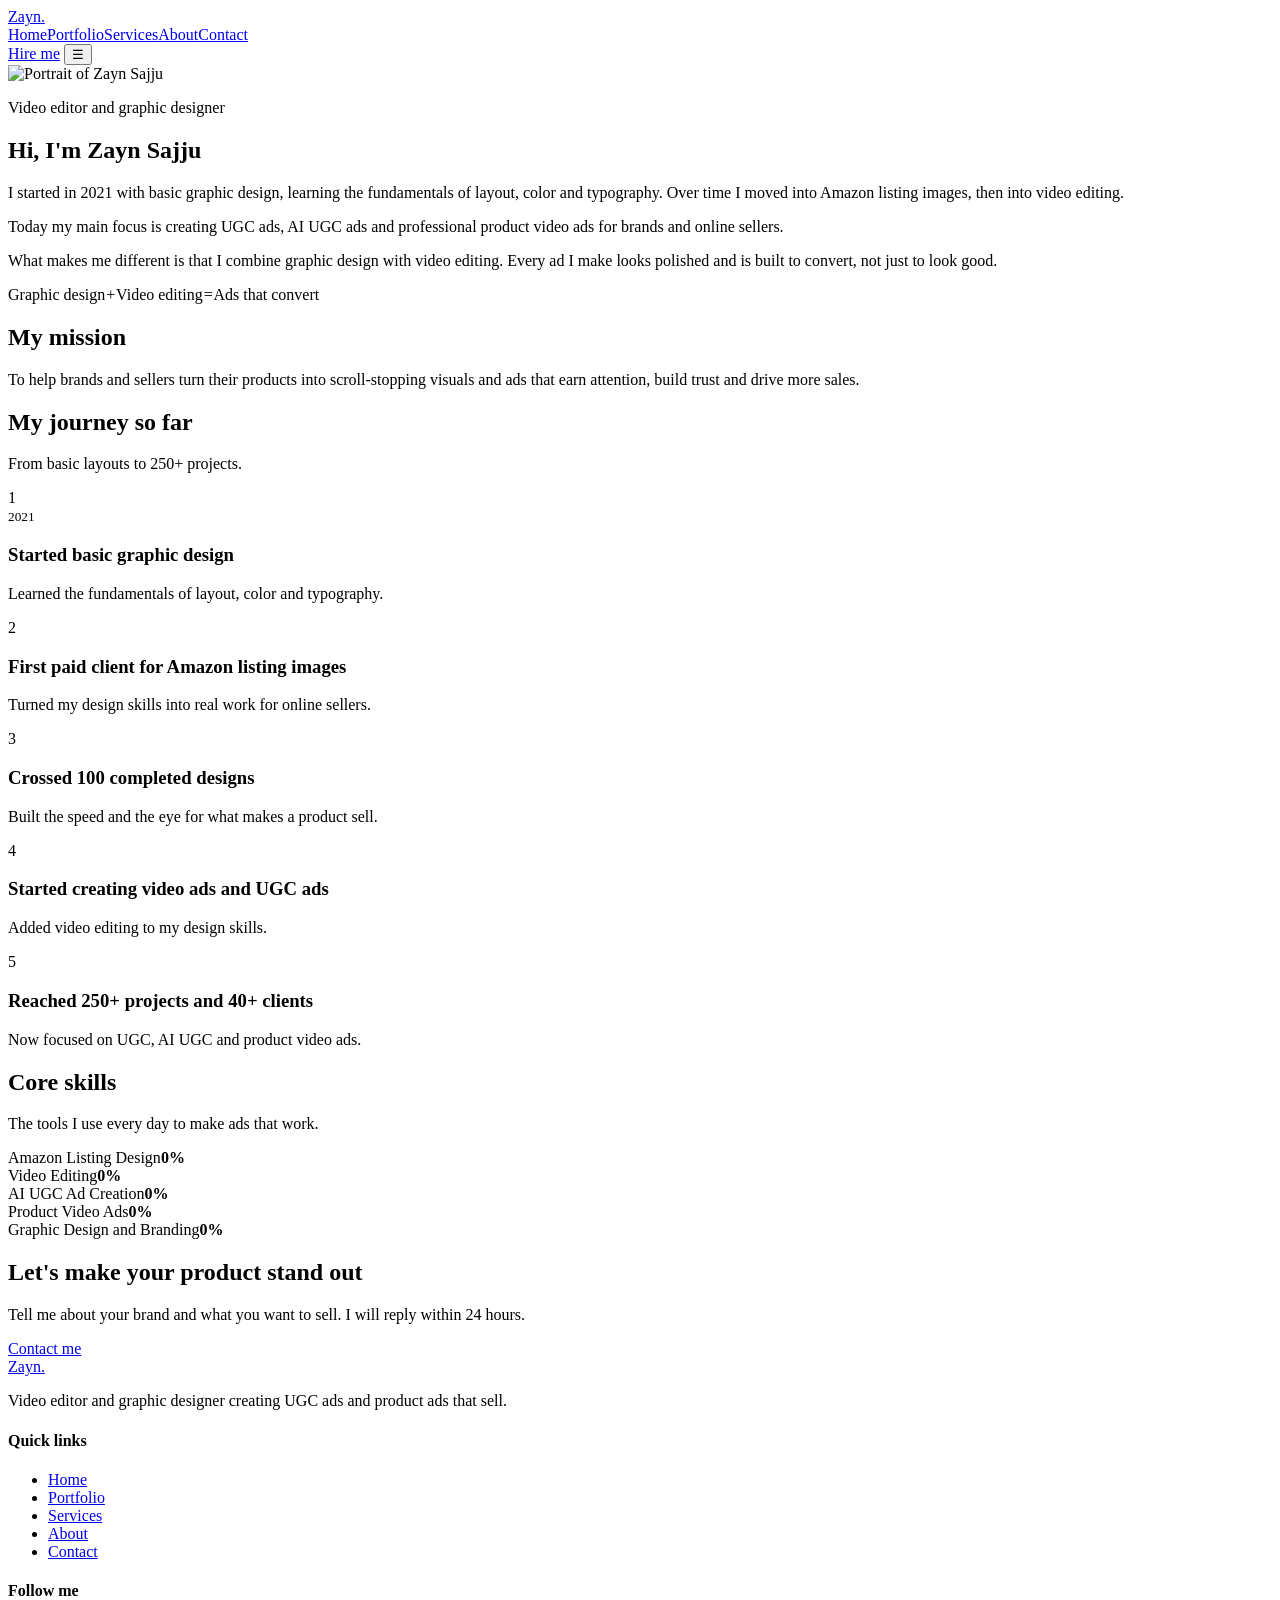
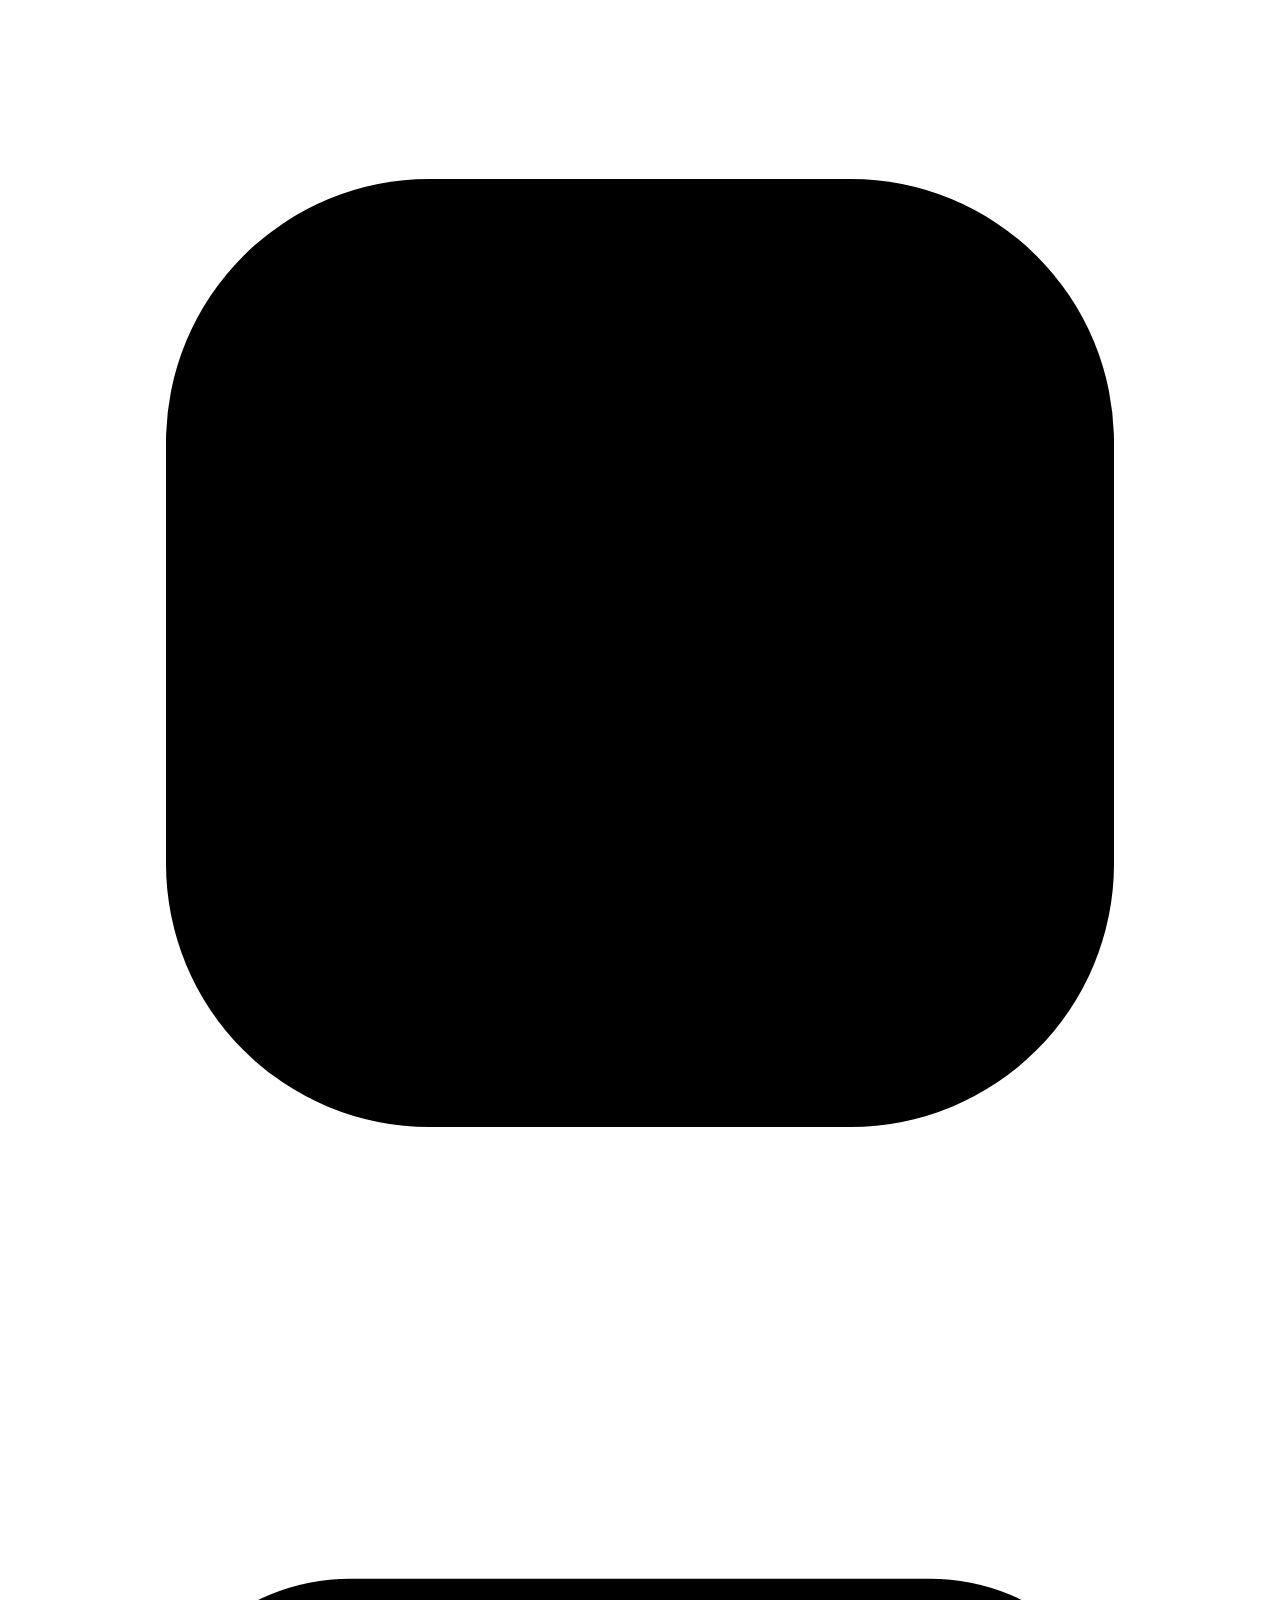
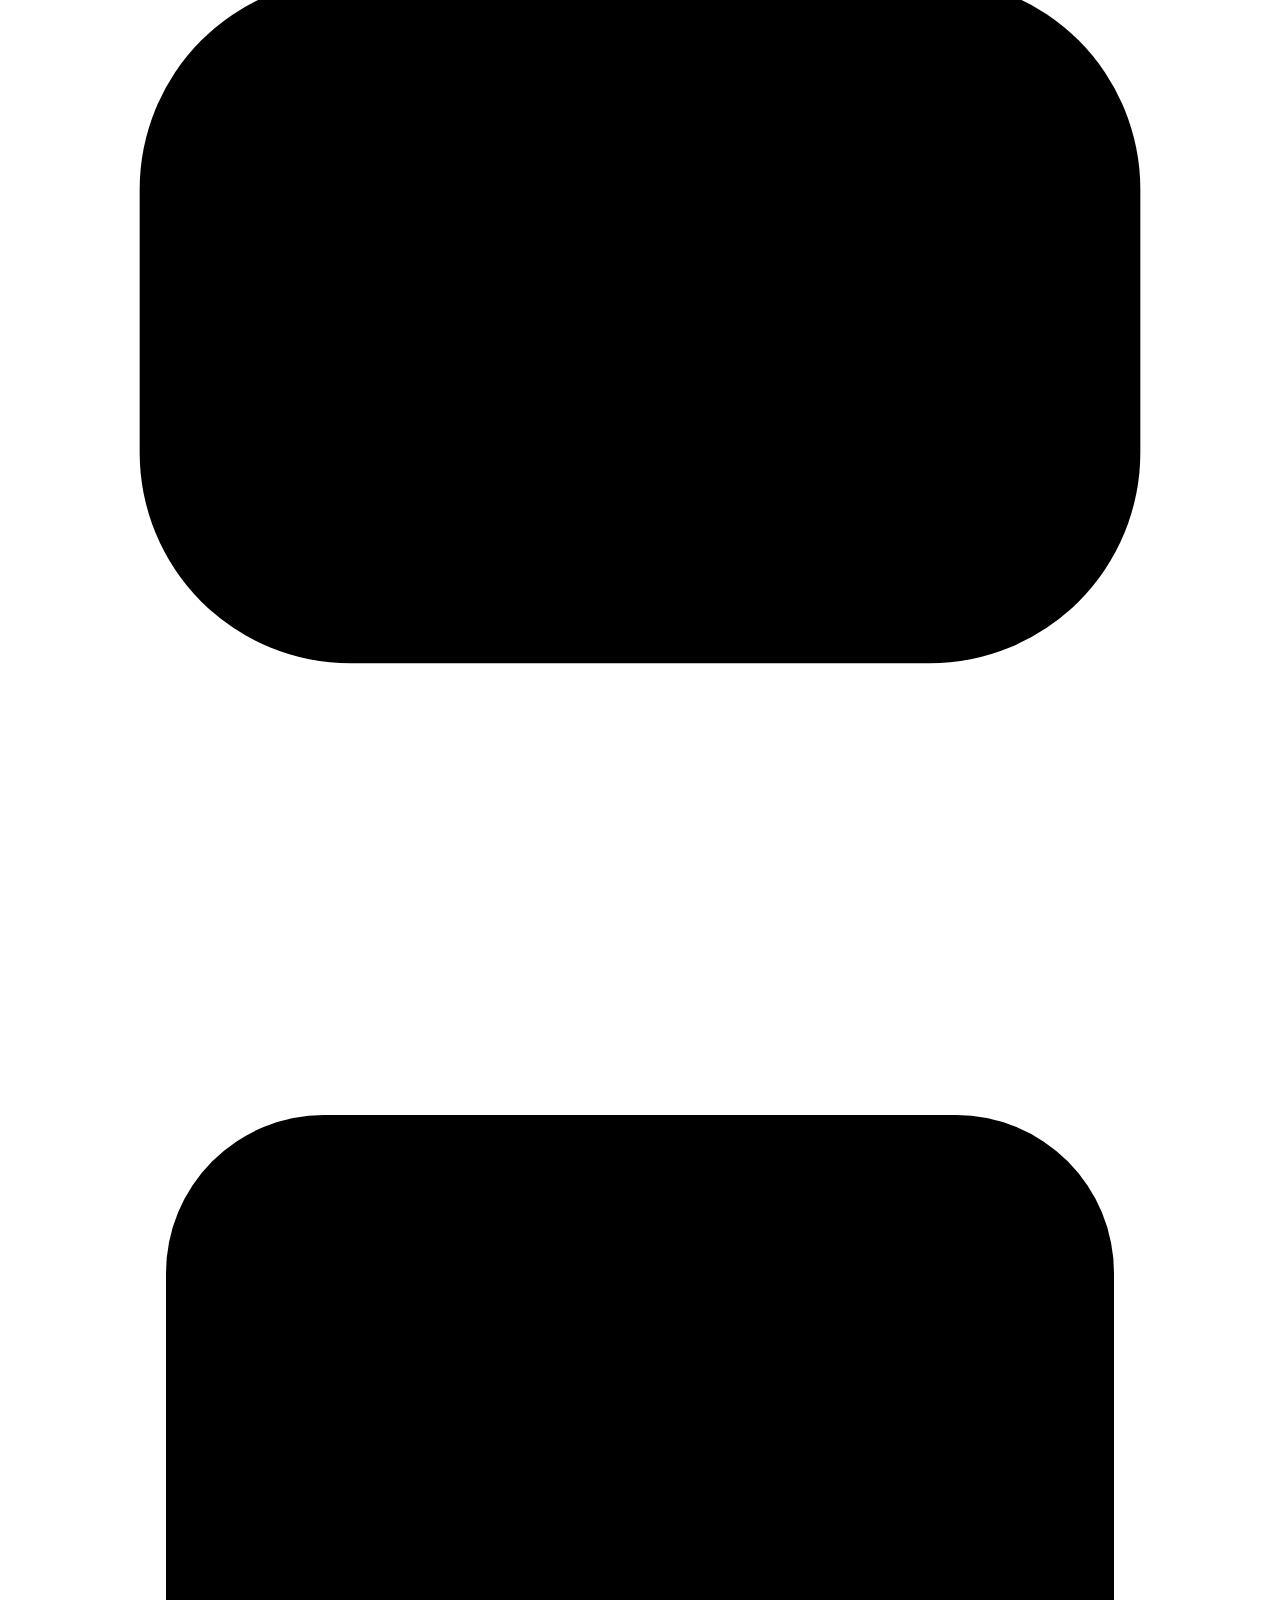
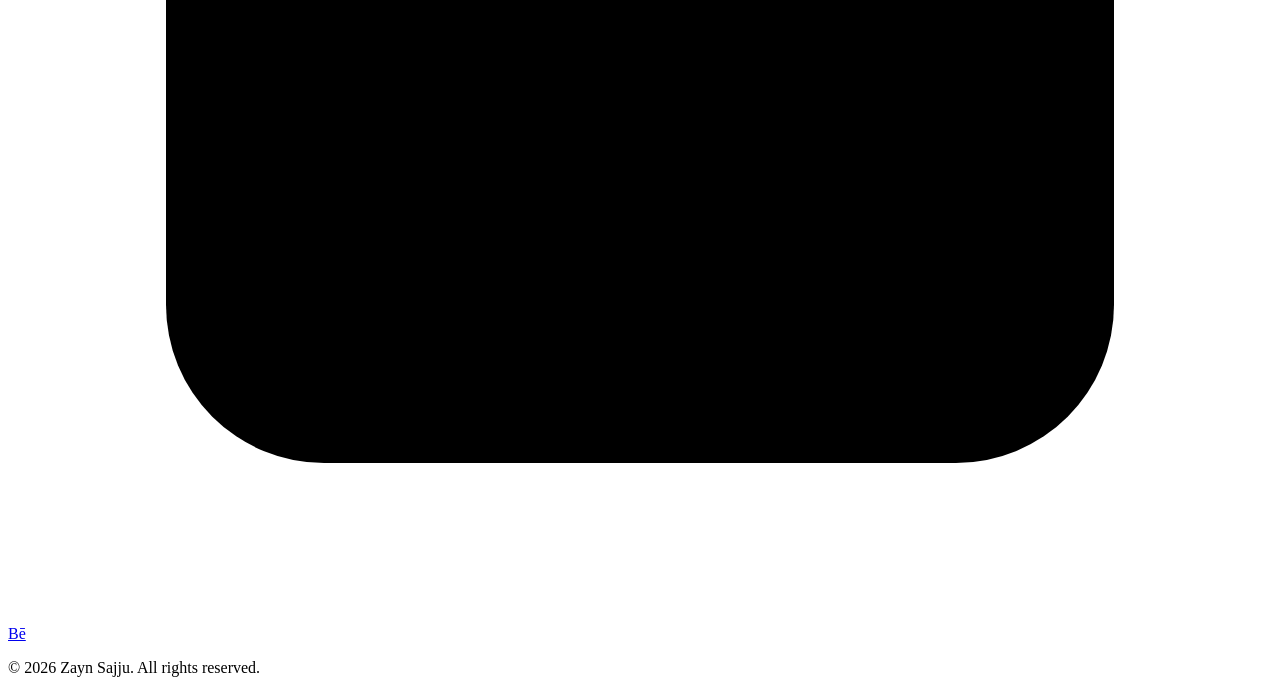
==== about.html @ 8fe965f9 "Add files via upload" ====
<!DOCTYPE html>
<html lang="en">
<head>
<meta charset="UTF-8"><meta name="viewport" content="width=device-width,initial-scale=1">
<title>About | Zayn Sajju</title>
<meta name="description" content="The story of Zayn Sajju: a graphic designer turned video editor who makes UGC ads, AI UGC ads and product video ads that convert.">
<link rel="preconnect" href="https://fonts.googleapis.com"><link rel="preconnect" href="https://fonts.gstatic.com" crossorigin>
<link href="https://fonts.googleapis.com/css2?family=Inter:wght@400;500;600;700&family=Plus+Jakarta+Sans:wght@700;800&display=swap" rel="stylesheet">
<link rel="stylesheet" href="css/style.css">
<script>document.documentElement.classList.add("cms-wait");setTimeout(function(){document.documentElement.classList.remove("cms-wait")},2500)</script>
</head>
<body data-page="about">
<div class="bg" aria-hidden="true"><i class="orb o1"></i><i class="orb o2"></i><i class="orb o3"></i><i class="orb o4"></i></div>

<header class="nav">
  <a class="logo" href="index.html">Zayn<span>.</span></a>
  <nav id="menu"><a href="index.html">Home</a><a href="portfolio.html">Portfolio</a><a href="services.html">Services</a><a class="active" href="about.html">About</a><a href="contact.html">Contact</a></nav>
  <a class="btn sm" href="contact.html">Hire me</a>
  <button class="burger" aria-label="Open menu">&#9776;</button>
</header>

<main>
<section class="about-hero"><div class="wrap">
  <div class="photo-wrap"><div class="frame"><img src="assets/img/profile-placeholder.svg" alt="Portrait of Zayn Sajju" width="400" height="500"></div></div>
  <div class="story" data-stagger>
    <p class="role">Video editor and graphic designer</p>
    <h1>Hi, I'm Zayn Sajju</h1>
    <p>I started in 2021 with basic graphic design, learning the fundamentals of layout, color and typography. Over time I moved into Amazon listing images, then into video editing.</p>
    <p>Today my main focus is creating UGC ads, AI UGC ads and professional product video ads for brands and online sellers.</p>
    <p>What makes me different is that I combine graphic design with video editing. Every ad I make looks polished and is built to convert, not just to look good.</p>
    <div class="eq"><span class="pill">Graphic design</span><em>+</em><span class="pill">Video editing</span><em>=</em><span class="pill hot">Ads that convert</span></div>
  </div>
</div></section>

<section class="p-main"><div class="wrap"><div class="mission reveal"><h2>My mission</h2><p>To help brands and sellers turn their products into scroll-stopping visuals and ads that earn attention, build trust and drive more sales.</p></div></div></section>

<section id="journey"><div class="wrap">
  <div class="sec-h center reveal"><h2>My journey so far</h2><p>From basic layouts to 250+ projects.</p></div>
  <div class="tl"><div class="tl-item reveal"><div class="tl-node">1</div><div class="tl-card"><small>2021</small><h3>Started basic graphic design</h3><p>Learned the fundamentals of layout, color and typography.</p></div></div><div class="tl-item reveal"><div class="tl-node">2</div><div class="tl-card"><h3>First paid client for Amazon listing images</h3><p>Turned my design skills into real work for online sellers.</p></div></div><div class="tl-item reveal"><div class="tl-node">3</div><div class="tl-card"><h3>Crossed 100 completed designs</h3><p>Built the speed and the eye for what makes a product sell.</p></div></div><div class="tl-item reveal"><div class="tl-node">4</div><div class="tl-card"><h3>Started creating video ads and UGC ads</h3><p>Added video editing to my design skills.</p></div></div><div class="tl-item reveal"><div class="tl-node">5</div><div class="tl-card"><h3>Reached 250+ projects and 40+ clients</h3><p>Now focused on UGC, AI UGC and product video ads.</p></div></div></div>
</div></section>

<section id="skills"><div class="wrap">
  <div class="sec-h center reveal"><h2>Core skills</h2><p>The tools I use every day to make ads that work.</p></div>
  <div class="skills" data-stagger><div class="skill" style="--v:95%"><div class="sk-top"><span>Amazon Listing Design</span><b class="pct" data-to="95" data-suf="%">0%</b></div><div class="bar"><i class="fill"></i></div></div><div class="skill" style="--v:92%"><div class="sk-top"><span>Video Editing</span><b class="pct" data-to="92" data-suf="%">0%</b></div><div class="bar"><i class="fill"></i></div></div><div class="skill" style="--v:90%"><div class="sk-top"><span>AI UGC Ad Creation</span><b class="pct" data-to="90" data-suf="%">0%</b></div><div class="bar"><i class="fill"></i></div></div><div class="skill" style="--v:93%"><div class="sk-top"><span>Product Video Ads</span><b class="pct" data-to="93" data-suf="%">0%</b></div><div class="bar"><i class="fill"></i></div></div><div class="skill" style="--v:94%"><div class="sk-top"><span>Graphic Design and Branding</span><b class="pct" data-to="94" data-suf="%">0%</b></div><div class="bar"><i class="fill"></i></div></div></div>
</div></section>

<section class="cta"><div class="wrap"><div class="cta-box reveal"><h2>Let's make your product stand out</h2><p>Tell me about your brand and what you want to sell. I will reply within 24 hours.</p><a class="btn" href="contact.html">Contact me</a></div></div></section>
</main>

<footer>
  <div class="wrap">
    <div class="f-grid">
      <div><a class="logo" href="index.html">Zayn<span>.</span></a><p>Video editor and graphic designer creating UGC ads and product ads that sell.</p></div>
      <div><h4>Quick links</h4><ul><li><a href="index.html">Home</a></li><li><a href="portfolio.html">Portfolio</a></li><li><a href="services.html">Services</a></li><li><a href="about.html">About</a></li><li><a href="contact.html">Contact</a></li></ul></div>
      <div><h4>Follow me</h4><div class="social">
        <a href="#" aria-label="Instagram"><svg viewBox="0 0 24 24"><rect x="3" y="3" width="18" height="18" rx="5"/><circle cx="12" cy="12" r="4"/><circle cx="17.5" cy="6.5" r=".6"/></svg></a>
        <a href="#" aria-label="YouTube"><svg viewBox="0 0 24 24"><rect x="2.5" y="5.5" width="19" height="13" rx="4"/><path d="M10 9.5v5l4.5-2.5z"/></svg></a>
        <a href="#" aria-label="LinkedIn"><svg viewBox="0 0 24 24"><rect x="3" y="3" width="18" height="18" rx="3"/><path d="M8 11v5M8 8v.01M12 16v-5M12 13c0-3 5-3 5 0v3"/></svg></a>
        <a href="#" aria-label="Behance">Bē</a></div></div>
    </div>
    <p class="copy">&copy; 2026 Zayn Sajju. All rights reserved.</p>
  </div>
</footer>
<script src="js/shared.js"></script><script src="js/cms.js"></script><script src="js/main.js"></script><script src="js/about.js"></script>
</body>
</html>
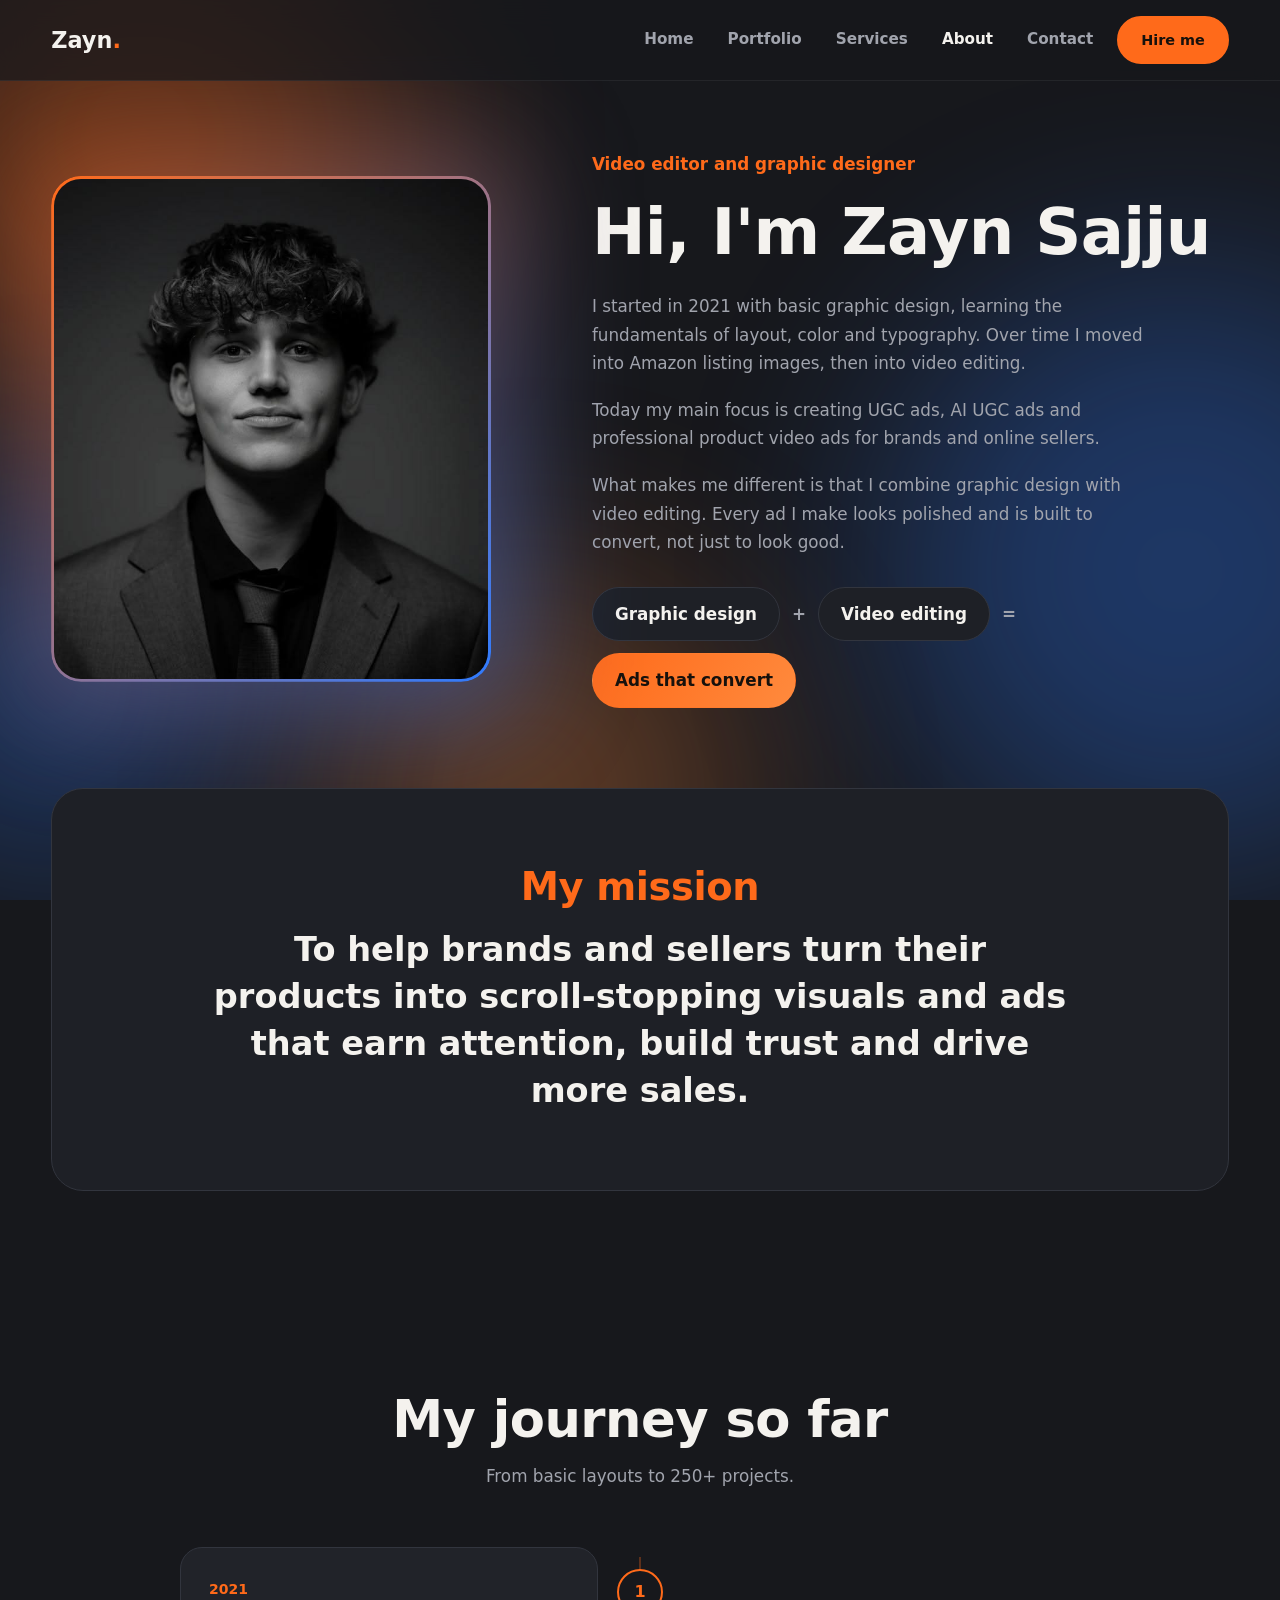
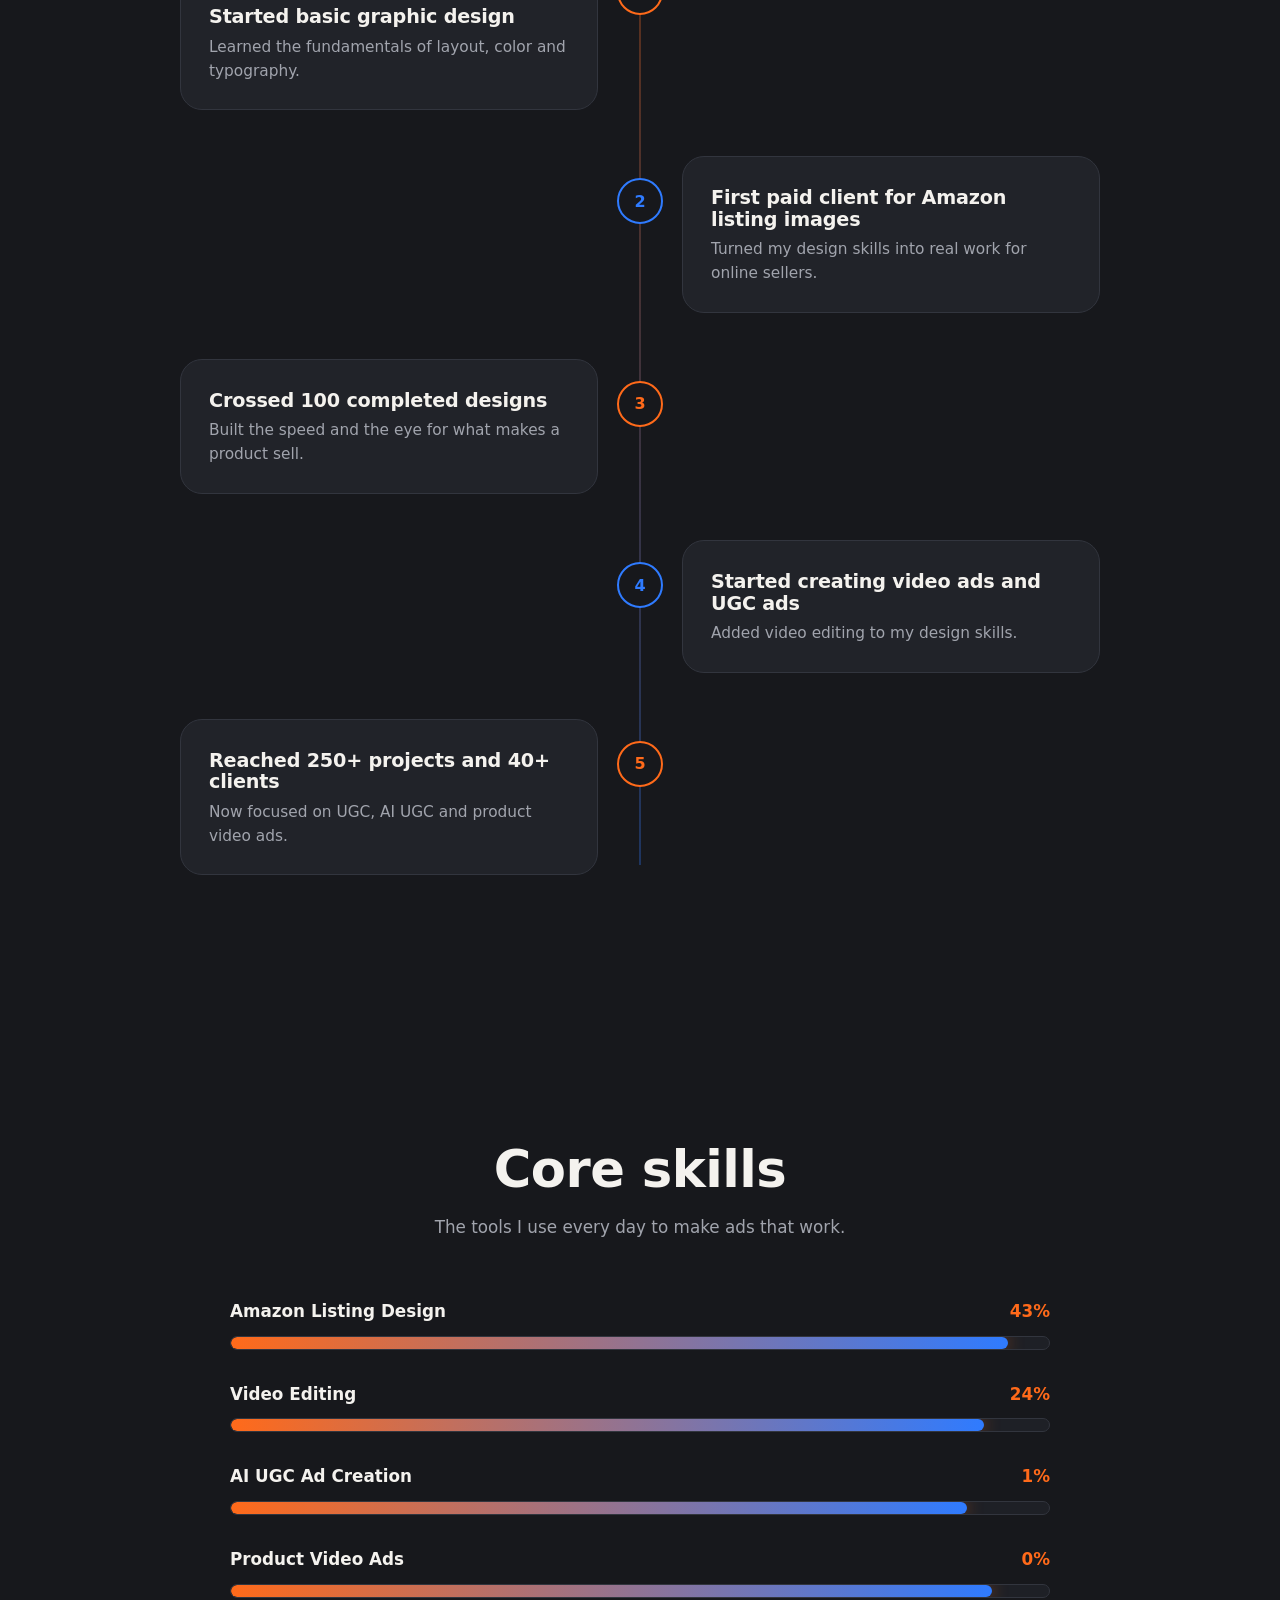
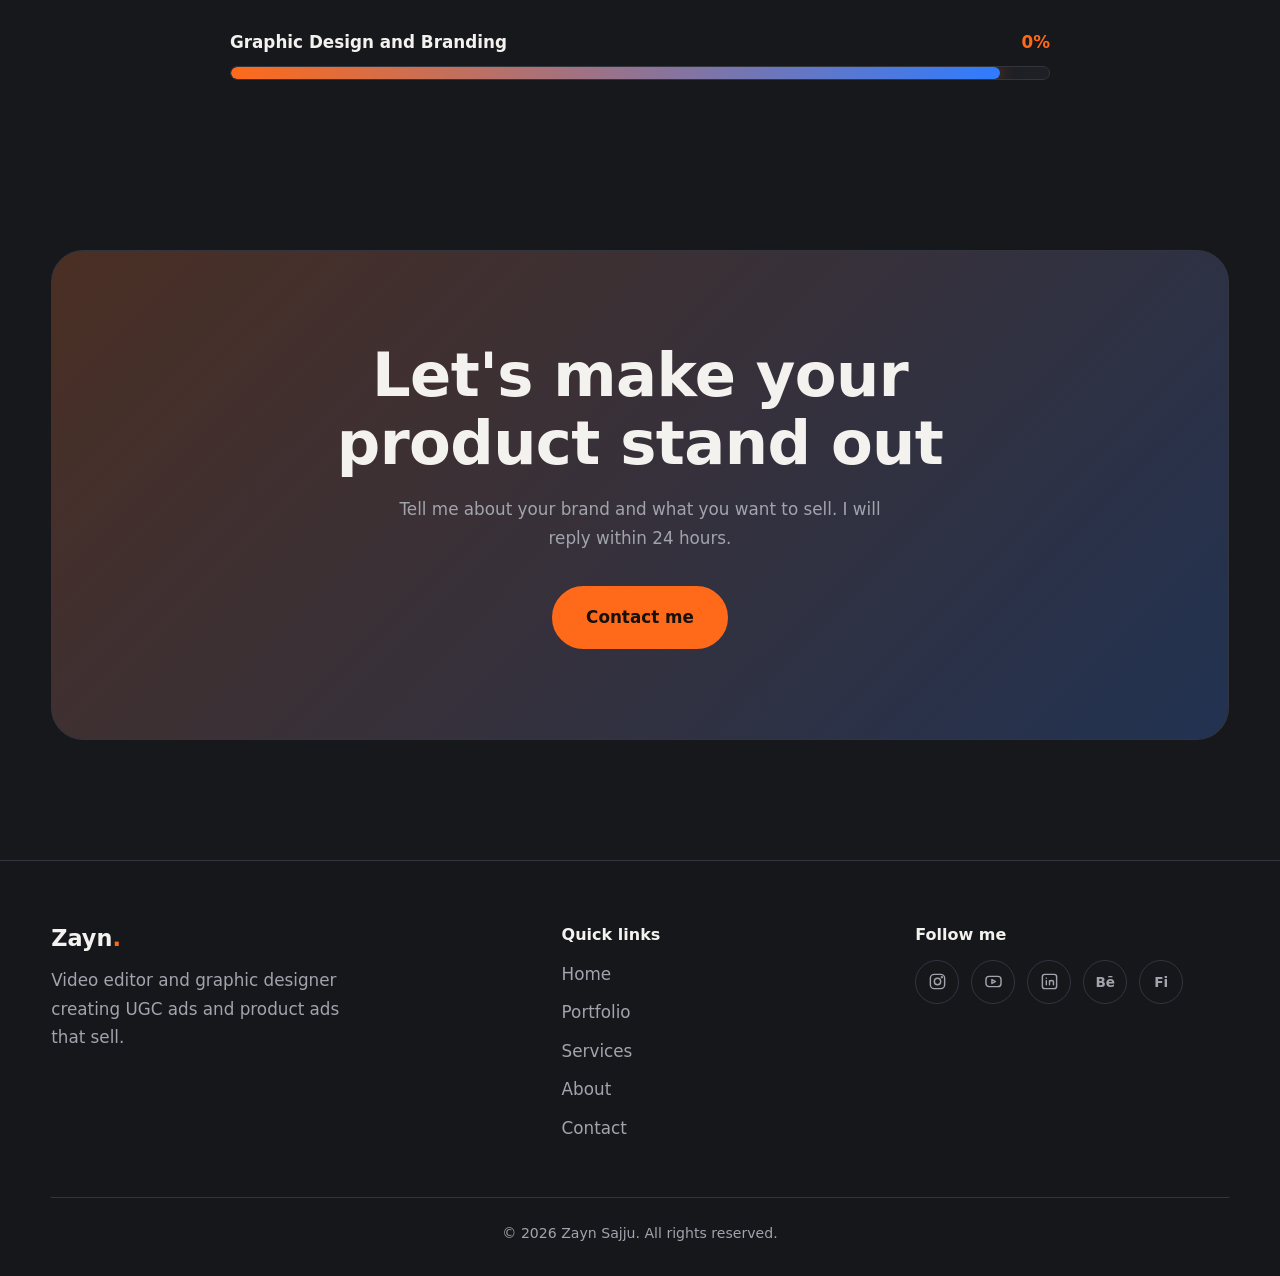
==== commit f7b6a752: "Replace broken contact form with direct email and update Hire Me buttons" ====
--- a/about.html
+++ b/about.html
@@ -15,7 +15,7 @@
 <header class="nav">
   <a class="logo" href="index.html">Zayn<span>.</span></a>
   <nav id="menu"><a href="index.html">Home</a><a href="portfolio.html">Portfolio</a><a href="services.html">Services</a><a class="active" href="about.html">About</a><a href="contact.html">Contact</a></nav>
-  <a class="btn sm" href="contact.html">Hire me</a>
+  <a class="btn sm" href="mailto:workbykawsar@gmail.com?subject=Hire%20Me%20-%20Zayn">Hire me</a>
   <button class="burger" aria-label="Open menu">&#9776;</button>
 </header>
 
--- a/css/style.css
+++ b/css/style.css
@@ -0,0 +1,329 @@
+/* Zayn Sajju - shared design system (used by every page) */
+:root{--bg-rgb:23,24,28;--bg2-rgb:30,32,38;--deep-rgb:16,17,20;--or-rgb:255,106,26;--bl-rgb:47,123,255;--or2:#ff8a3d;--dim:#6d717c;--deep:#101114;--on:#17110c;--bg:#17181c;--bg2:#1e2026;--card:#212329;--line:#32353e;--tx:#f4f2ee;--mut:#a1a4ad;--or:#ff6a1a;--bl:#2f7bff;
+--fd:'Plus Jakarta Sans',system-ui,-apple-system,'Segoe UI',Arial,sans-serif;--fb:'Inter',system-ui,-apple-system,'Segoe UI',Arial,sans-serif;--ease:cubic-bezier(.2,.7,.2,1);--r:22px}
+*{box-sizing:border-box;margin:0;padding:0}
+html{scroll-behavior:smooth}
+body{background:var(--bg);color:var(--tx);font:400 1.05rem/1.7 var(--fb);overflow-x:hidden}
+img{max-width:100%;display:block}a{color:inherit;text-decoration:none}
+:focus-visible{outline:2px solid var(--bl);outline-offset:3px}
+h1,h2,h3{font-family:var(--fd);line-height:1.12;letter-spacing:-.01em;font-weight:800}
+.wrap{width:min(1180px,92%);margin:auto}
+section{padding:110px 0;position:relative}
+.sec-h{max-width:640px;margin-bottom:56px}
+.sec-h h2{font-size:clamp(2rem,4.4vw,3.2rem);margin-bottom:14px}
+.sec-h p{color:var(--mut)}
+.center{text-align:center;margin-inline:auto}
+
+/* drifting blurred background */
+.bg{position:fixed;inset:0;z-index:-1;overflow:hidden;pointer-events:none}
+.orb{position:absolute;border-radius:50%;filter:blur(110px);opacity:.32;will-change:transform;animation:drift 26s ease-in-out infinite alternate,pulse 9s ease-in-out infinite}
+.o1{width:520px;height:520px;background:var(--or);top:-120px;left:-120px}
+.o2{width:600px;height:600px;background:var(--bl);top:30%;right:-200px;animation-duration:32s,11s}
+.o3{width:420px;height:420px;background:var(--or2);bottom:-100px;left:25%;animation-duration:29s,8s}
+.o4{width:380px;height:380px;background:var(--bl);top:55%;left:-140px;animation-duration:35s,12s}
+@keyframes drift{to{transform:translate(110px,70px) scale(1.12)}}
+@keyframes pulse{50%{opacity:.16}}
+
+/* nav */
+.nav{position:fixed;top:0;left:0;right:0;z-index:50;display:flex;align-items:center;justify-content:space-between;gap:24px;padding:16px 4%;background:rgba(var(--bg-rgb),.72);backdrop-filter:blur(14px);border-bottom:1px solid rgba(255,255,255,.06)}
+.logo{font:800 1.4rem var(--fd)}.logo span{color:var(--or)}
+.nav nav{display:flex;gap:34px;margin-left:auto}
+.nav nav a{font-weight:600;font-size:.95rem;color:var(--mut);transition:color .25s}
+.nav nav a:hover,.nav nav a.active{color:var(--tx)}
+.burger{display:none;background:none;border:0;color:var(--tx);font-size:1.7rem;cursor:pointer}
+
+/* buttons */
+.btn{display:inline-block;padding:15px 32px;border-radius:999px;font-weight:700;background:var(--or);color:var(--on);border:2px solid var(--or);transition:transform .3s var(--ease),box-shadow .3s,background .3s,color .3s;cursor:pointer}
+.btn:hover{transform:translateY(-3px);box-shadow:0 14px 34px -10px rgba(var(--or-rgb),.7)}
+.btn.ghost{background:transparent;color:var(--tx);border-color:var(--line)}
+.btn.ghost:hover{border-color:var(--bl);box-shadow:0 14px 34px -12px rgba(var(--bl-rgb),.7)}
+.btn.sm{padding:10px 22px;font-size:.9rem}
+
+/* hero */
+.hero{min-height:100vh;display:flex;align-items:center;padding:130px 0 80px}
+.hero .wrap{display:grid;grid-template-columns:1.1fr .9fr;gap:60px;align-items:center}
+.role{color:var(--or);font-weight:700;margin-bottom:18px}
+.hero h1{font-size:clamp(2.8rem,7vw,5.4rem);line-height:1.08;margin-bottom:22px}
+.tag{font:700 clamp(1.25rem,2.2vw,1.6rem)/1.4 var(--fd);max-width:520px;margin-bottom:18px}
+.hero p.sub{color:var(--mut);max-width:480px;margin-bottom:36px}
+.cta-row{display:flex;gap:16px;flex-wrap:wrap}
+.photo-wrap{position:relative;max-width:440px;margin-left:auto;width:100%}
+.photo-wrap::before{content:"";position:absolute;inset:-6%;border-radius:40px;background:linear-gradient(135deg,var(--or),var(--bl));filter:blur(60px);opacity:.5;animation:pulse 7s ease-in-out infinite}
+.frame{position:relative;padding:3px;border-radius:30px;background:linear-gradient(135deg,var(--or),var(--bl))}
+.frame img{border-radius:27px;aspect-ratio:4/5;object-fit:cover;width:100%}
+.photo-wrap .frame{animation:wipe 1.5s .25s var(--ease) both}
+@keyframes wipe{from{clip-path:inset(0 100% 0 0 round 30px);opacity:0}30%{opacity:1}to{clip-path:inset(0 0 0 0 round 30px);opacity:1}}
+.chip{position:absolute;left:-28px;bottom:42px;background:rgba(var(--bg2-rgb),.9);backdrop-filter:blur(10px);border:1px solid var(--line);padding:12px 20px;border-radius:16px;font-weight:700;animation:fadeUp .9s 1.5s var(--ease) both}
+.chip b{color:var(--or);font-size:1.3rem;margin-right:6px}
+@keyframes fadeUp{from{opacity:0;transform:translateY(18px)}}
+.hero .wrap>div:first-child>*{animation:fadeUp .9s var(--ease) both}
+.hero .wrap>div:first-child>*:nth-child(2){animation-delay:.12s}.hero .wrap>div:first-child>*:nth-child(3){animation-delay:.24s}
+.hero .wrap>div:first-child>*:nth-child(4){animation-delay:.36s}.hero .wrap>div:first-child>*:nth-child(5){animation-delay:.48s}
+
+/* stats */
+.stats{padding:70px 0}
+.stat-grid{display:grid;grid-template-columns:repeat(4,1fr);background:var(--bg2);border:1px solid var(--line);border-radius:var(--r)}
+.stat{padding:44px 20px;text-align:center}
+.stat+.stat{border-left:1px solid var(--line)}
+.num{font:800 clamp(2.4rem,5vw,3.8rem)/1 var(--fd);color:var(--or)}
+.stat:nth-child(even) .num{color:var(--bl)}
+.stat p{color:var(--mut);margin-top:10px;font-weight:600}
+
+/* services */
+.svc-grid{display:grid;grid-template-columns:repeat(4,1fr);gap:22px}
+.svc{background:var(--card);border:1px solid var(--line);border-radius:var(--r);padding:34px 28px}
+.svc:hover{translate:0 -8px;border-color:var(--or);box-shadow:0 24px 50px -30px var(--or)}
+.svc:nth-child(even):hover{border-color:var(--bl);box-shadow:0 24px 50px -30px var(--bl)}
+.ico{width:54px;height:54px;border-radius:16px;display:grid;place-items:center;background:rgba(var(--or-rgb),.12);color:var(--or);margin-bottom:22px}
+.svc:nth-child(even) .ico{background:rgba(var(--bl-rgb),.14);color:var(--bl)}
+.ico svg{width:26px;height:26px;fill:none;stroke:currentColor;stroke-width:1.8;stroke-linecap:round;stroke-linejoin:round}
+.svc h3{font-size:1.25rem;margin-bottom:10px}.svc p{color:var(--mut);font-size:.96rem;line-height:1.6}
+
+/* work */
+.work-grid{display:grid;grid-template-columns:repeat(3,1fr);gap:22px}
+.work{position:relative;border-radius:var(--r);overflow:hidden;aspect-ratio:8/5;background:var(--card);cursor:pointer}
+.work img{width:100%;height:100%;object-fit:cover;transition:transform .8s var(--ease)}
+.work:hover img{transform:scale(1.12)}.work:hover{translate:0 -6px;box-shadow:0 28px 50px -28px rgba(0,0,0,.9)}
+.work figcaption{position:absolute;inset:auto 0 0;padding:70px 22px 20px;background:linear-gradient(transparent,rgba(var(--deep-rgb),.88));font-weight:700}
+.work figcaption small{display:block;color:var(--or);font-weight:600;font-size:.82rem}
+.more{text-align:center;margin-top:52px}
+
+/* testimonials */
+.t-slider{max-width:780px;margin:auto;overflow:hidden;border-radius:var(--r)}
+.t-track{display:flex;transition:transform .8s var(--ease)}
+.t-card{flex:0 0 100%;padding:48px clamp(24px,5vw,56px);background:var(--card);border:1px solid var(--line);border-radius:var(--r)}
+.stars{color:var(--or);letter-spacing:4px;margin-bottom:18px}
+.t-card blockquote{font:600 clamp(1.15rem,2.2vw,1.45rem)/1.5 var(--fb);margin-bottom:28px}
+.who{display:flex;align-items:center;gap:14px}
+.av{width:48px;height:48px;border-radius:50%;display:grid;place-items:center;font:800 1rem var(--fd);background:linear-gradient(135deg,var(--or),var(--bl));color:var(--on)}
+.who small{display:block;color:var(--mut)}
+.t-ctrl{display:flex;justify-content:center;align-items:center;gap:18px;margin-top:28px}
+.t-ctrl button{width:44px;height:44px;border-radius:50%;border:1px solid var(--line);background:none;color:var(--tx);font-size:1.1rem;cursor:pointer;transition:border-color .25s,color .25s}
+.t-ctrl button:hover{border-color:var(--or);color:var(--or)}
+.dots{display:flex;gap:10px}.dots i{width:9px;height:9px;border-radius:9px;background:var(--line);cursor:pointer;transition:width .4s var(--ease),background .4s}
+.dots i.on{width:28px;background:var(--or)}
+
+/* brands marquee */
+.brands{padding:70px 0}
+.brands .sec-h{margin-bottom:34px}
+.marquee{overflow:hidden;-webkit-mask:linear-gradient(90deg,transparent,#000 12%,#000 88%,transparent);mask:linear-gradient(90deg,transparent,#000 12%,#000 88%,transparent)}
+.m-track{display:flex;width:max-content;animation:scroll 34s linear infinite}
+.marquee:hover .m-track{animation-play-state:paused}
+.m-track span{font:800 1.7rem var(--fd);color:var(--dim);padding:0 46px;white-space:nowrap;transition:color .3s}
+.m-track span:hover{color:var(--tx)}
+@keyframes scroll{to{transform:translateX(-50%)}}
+
+/* closing cta + footer */
+.cta{padding:60px 0 120px}
+.cta-box{text-align:center;padding:90px 6%;border-radius:32px;background:linear-gradient(135deg,rgba(var(--or-rgb),.2),rgba(var(--bl-rgb),.2)),var(--bg2);border:1px solid var(--line)}
+.cta-box h2{font-size:clamp(2.2rem,5vw,3.8rem);max-width:760px;margin:0 auto 18px}
+.cta-box p{color:var(--mut);max-width:520px;margin:0 auto 34px}
+footer{border-top:1px solid var(--line);padding:64px 0 30px;background:rgba(var(--bg-rgb),.8)}
+.f-grid{display:grid;grid-template-columns:1.5fr 1fr 1fr;gap:40px;margin-bottom:44px}
+.f-grid p{color:var(--mut);max-width:320px;margin-top:12px}
+.f-grid h4{font:800 1rem var(--fd);margin-bottom:16px}
+.f-grid li{list-style:none;margin-bottom:10px}.f-grid li a{color:var(--mut);transition:color .25s}.f-grid li a:hover{color:var(--or)}
+.social{display:flex;gap:12px}
+.social a{width:44px;height:44px;border-radius:50%;border:1px solid var(--line);display:grid;place-items:center;color:var(--mut);font:800 .85rem var(--fd);transition:all .3s var(--ease)}
+.social a:hover{color:#fff;border-color:var(--bl);background:var(--bl);transform:translateY(-3px)}
+.social svg{width:19px;height:19px;fill:none;stroke:currentColor;stroke-width:1.8;stroke-linecap:round;stroke-linejoin:round}
+.copy{color:var(--mut);font-size:.88rem;border-top:1px solid var(--line);padding-top:24px;text-align:center}
+.soon{min-height:100vh;display:grid;place-items:center;text-align:center;padding:140px 0 80px}
+.soon h1{font-size:clamp(2.6rem,7vw,5rem);margin-bottom:16px}.soon p{color:var(--mut);margin-bottom:30px}
+
+/* scroll reveal (only hides content when JS is running) */
+.js .reveal{opacity:0;transform:translateY(46px);transition:opacity .9s var(--ease) var(--d,0s),transform .9s var(--ease) var(--d,0s),translate .4s var(--ease),border-color .4s,box-shadow .4s}
+.js .reveal.in{opacity:1;transform:none}
+
+@media(max-width:980px){
+.hero .wrap{grid-template-columns:1fr;text-align:center}.hero .sub,.tag{margin-inline:auto}.cta-row{justify-content:center}
+.photo-wrap{margin:20px auto 0;max-width:360px;order:-1}.chip{left:-8px}
+.svc-grid,.stat-grid{grid-template-columns:1fr 1fr}.stat:nth-child(3){border-left:0}.stat:nth-child(n+3){border-top:1px solid var(--line)}
+.work-grid{grid-template-columns:1fr 1fr}
+.burger{display:block}.nav>.btn{display:none}
+.nav nav{position:absolute;top:100%;left:0;right:0;flex-direction:column;gap:0;background:rgba(var(--bg-rgb),.97);max-height:0;overflow:hidden;transition:max-height .4s var(--ease)}
+.nav nav.open{max-height:400px}.nav nav a{padding:16px 6%;border-top:1px solid var(--line)}}
+@media(max-width:600px){section{padding:80px 0}.svc-grid,.f-grid{grid-template-columns:1fr}.stat{padding:32px 10px}}
+@media(prefers-reduced-motion:reduce){*,*::before,*::after{animation:none!important;transition:none!important}.js .reveal{opacity:1;transform:none}}
+
+/* ===== Portfolio page ===== */
+.p-head{padding:150px 0 30px}
+.p-head .sec-h{margin-bottom:34px}.sec-h h1{font-size:clamp(2.4rem,6vw,4.2rem);margin-bottom:14px}
+.p-main{padding:30px 0 90px}
+.tabs{position:relative;display:inline-flex;max-width:100%;overflow-x:auto;scrollbar-width:none;background:var(--bg2);border:1px solid var(--line);border-radius:999px;padding:6px}
+.tabs::-webkit-scrollbar{display:none}
+.tab-hl{position:absolute;top:6px;bottom:6px;left:0;width:0;border-radius:999px;background:linear-gradient(120deg,var(--or),var(--or2));box-shadow:0 10px 30px -10px rgba(var(--or-rgb),.8);transition:transform .55s var(--ease),width .55s var(--ease)}
+.tab{position:relative;z-index:1;padding:12px 24px;background:none;border:0;color:var(--mut);font:700 .95rem var(--fb);cursor:pointer;white-space:nowrap;border-radius:999px;transition:color .35s}
+.tab:hover{color:var(--tx)}.tab.on{color:var(--on)}
+.pgrid{display:grid;grid-template-columns:repeat(3,1fr);gap:26px;transition:opacity .28s,filter .28s,transform .28s}
+.pgrid.swap{opacity:0;filter:blur(8px);transform:translateY(10px)}
+.pcard{background:var(--card);border:1px solid var(--line);border-radius:var(--r);overflow:hidden;cursor:pointer}
+.pcard:hover,.pcard:focus-visible{translate:0 -8px;border-color:var(--or);box-shadow:0 28px 60px -28px rgba(var(--or-rgb),.55)}
+.pcard:nth-child(3n+2):hover{border-color:var(--bl);box-shadow:0 28px 60px -28px rgba(var(--bl-rgb),.6)}
+.pthumb{position:relative;aspect-ratio:4/3;overflow:hidden;background:var(--deep)}
+.pthumb img{width:100%;height:100%;object-fit:cover;transition:transform .8s var(--ease)}
+.pcard:hover .pthumb img{transform:scale(1.08)}
+.play{position:absolute;right:14px;top:14px;width:36px;height:36px;border-radius:50%;background:rgba(var(--deep-rgb),.7);backdrop-filter:blur(6px)}
+.play::after{content:"";position:absolute;left:14px;top:10px;border:8px solid transparent;border-left:12px solid #fff;border-right:0}
+.pbody{padding:22px 24px 26px}
+.pbody small{color:var(--or);font-weight:700;font-size:.82rem}
+.pbody h3{font-size:1.2rem;margin:6px 0 8px}.pbody p{color:var(--mut);font-size:.94rem;line-height:1.55}
+/* lightbox */
+.lb{position:fixed;inset:0;z-index:100;display:grid;place-items:center;padding:24px;background:rgba(var(--deep-rgb),.8);backdrop-filter:blur(14px);opacity:0;visibility:hidden;transition:opacity .4s,visibility .4s}
+.lb.open{opacity:1;visibility:visible}
+.lb-panel{width:min(1000px,100%);max-height:90vh;overflow:auto;display:grid;grid-template-columns:1.5fr 1fr;background:var(--card);border:1px solid var(--line);border-radius:26px;transform:translateY(20px) scale(.97);transition:transform .5s var(--ease)}
+.lb.open .lb-panel{transform:none}
+.lb-media{position:relative;display:grid;place-items:center;min-height:300px;background:var(--deep)}
+.lb-media img,.lb-media video{width:100%;height:100%;object-fit:contain;max-height:80vh}
+.vnote{position:absolute;left:16px;right:16px;bottom:14px;text-align:center;font-size:.85rem;color:var(--mut);background:rgba(var(--deep-rgb),.75);border-radius:12px;padding:8px}
+.bigplay{position:absolute;width:76px;height:76px;border-radius:50%;background:rgba(255,255,255,.92)}
+.bigplay::after{content:"";position:absolute;left:30px;top:22px;border:16px solid transparent;border-left:24px solid #16181d;border-right:0}
+.lb-info{padding:38px 32px;display:flex;flex-direction:column;justify-content:center;gap:14px}
+.lb-info small{color:var(--or);font-weight:700}.lb-info h2{font-size:1.8rem}.lb-info p{color:var(--mut);margin-bottom:10px}
+.lb-info .btn{align-self:flex-start}
+.lb-x{position:absolute;top:22px;right:26px;z-index:2;width:46px;height:46px;border-radius:50%;border:1px solid var(--line);background:rgba(var(--bg2-rgb),.9);color:var(--tx);font-size:1rem;cursor:pointer;transition:border-color .3s,color .3s}
+.lb-x:hover{border-color:var(--or);color:var(--or)}
+.slider-controls{display:none}
+@media(max-width:980px){.pgrid{grid-template-columns:1fr 1fr}.lb-panel{grid-template-columns:1fr}}
+@media(max-width:768px){
+  .slider-controls{display:flex;align-items:center;justify-content:space-between;margin:0 0 16px;padding:0 4px}
+  .slide-hint{display:inline-flex;align-items:center;gap:7px;font-size:.85rem;font-weight:700;color:var(--or)}
+  .slide-arrows{display:flex;gap:8px}
+  .slider-btn{width:36px;height:36px;border-radius:50%;border:1px solid var(--line);background:var(--card);color:var(--tx);font-size:1.1rem;display:grid;place-items:center;cursor:pointer;transition:.2s}
+  .slider-btn:active{background:var(--or);color:#fff;border-color:var(--or);transform:scale(.94)}
+
+  /* Horizontal swipe slider for Portfolio & Featured Work on mobile */
+  .pgrid, .work-grid {
+    display: flex !important;
+    flex-direction: row !important;
+    flex-wrap: nowrap !important;
+    overflow-x: auto !important;
+    overflow-y: hidden !important;
+    scroll-snap-type: x mandatory !important;
+    -webkit-overflow-scrolling: touch !important;
+    gap: 16px !important;
+    padding: 8px 16px 20px !important;
+    margin-left: -5% !important;
+    margin-right: -5% !important;
+    padding-left: 5% !important;
+    padding-right: 5% !important;
+    scroll-padding: 0 5%;
+    scrollbar-width: thin;
+    scrollbar-color: var(--or) transparent;
+  }
+  .pgrid::-webkit-scrollbar, .work-grid::-webkit-scrollbar {
+    height: 4px;
+  }
+  .pgrid::-webkit-scrollbar-track, .work-grid::-webkit-scrollbar-track {
+    background: rgba(255,255,255,0.06);
+    border-radius: 99px;
+  }
+  .pgrid::-webkit-scrollbar-thumb, .work-grid::-webkit-scrollbar-thumb {
+    background: var(--or);
+    border-radius: 99px;
+  }
+  .pcard, .work {
+    flex: 0 0 82% !important;
+    max-width: 320px !important;
+    min-width: 260px !important;
+    scroll-snap-align: start !important;
+    opacity: 1 !important;
+    transform: none !important;
+  }
+  .pcard .pthumb {
+    aspect-ratio: 16/10 !important;
+  }
+  .work {
+    aspect-ratio: 16/10 !important;
+  }
+  .p-head{padding-top:120px}.tab{padding:11px 18px}
+  .lb{padding:12px !important}
+  .lb-panel{grid-template-columns:1fr !important;border-radius:20px !important;max-height:92vh !important}
+  .lb-media{min-height:220px !important;max-height:52vh !important}
+  .lb-info{padding:22px 18px 26px !important}
+  .lb-info h2{font-size:1.4rem !important}
+  .lb-x{top:14px !important;right:14px !important;width:38px !important;height:38px !important}
+}
+
+/* ===== About page ===== */
+.about-hero{padding:150px 0 50px}
+.about-hero .wrap{display:grid;grid-template-columns:.85fr 1.15fr;gap:70px;align-items:center}
+.about-hero .photo-wrap{margin:0}
+.story h1{font-size:clamp(2.4rem,5.5vw,4rem);margin-bottom:24px}
+.story>p{color:var(--mut);margin-bottom:18px;max-width:560px}
+.story>p.role{color:var(--or)}
+.eq{display:flex;flex-wrap:wrap;align-items:center;gap:12px;margin-top:30px}
+.eq em{font-style:normal;color:var(--mut);font-weight:700}
+.pill{padding:12px 22px;border-radius:999px;background:var(--bg2);border:1px solid var(--line);font-weight:700}
+.pill.hot{background:linear-gradient(120deg,var(--or),var(--or2));color:var(--on);border-color:transparent}
+.mission{padding:76px 6%;border-radius:32px;text-align:center;background:var(--bg2);border:1px solid var(--line)}
+.mission h2{font-size:clamp(1.8rem,3.4vw,2.4rem);margin-bottom:18px;color:var(--or)}
+.mission p{font:700 clamp(1.35rem,2.8vw,2.1rem)/1.4 var(--fd);max-width:860px;margin:auto}
+/* timeline */
+.tl{position:relative;max-width:920px;margin:auto}
+.tl::before{content:"";position:absolute;left:50%;top:10px;bottom:10px;width:2px;translate:-50% 0;background:linear-gradient(var(--or),var(--bl));opacity:.3}
+.tl-item{--c:var(--or-rgb);position:relative;display:grid;grid-template-columns:1fr 1fr;column-gap:84px;margin-bottom:46px}
+.tl-item:nth-child(even){--c:var(--bl-rgb)}
+.tl-card{grid-column:1;background:var(--card);border:1px solid var(--line);border-radius:var(--r);padding:26px 28px}
+.tl-item:nth-child(even) .tl-card{grid-column:2}
+.tl-item:hover .tl-card{border-color:rgb(var(--c))}
+.tl-card small{color:rgb(var(--c));font-weight:700}
+.tl-card h3{font-size:1.2rem;margin:4px 0 8px}.tl-card p{color:var(--mut);font-size:.96rem;line-height:1.55}
+.tl-node{position:absolute;left:50%;top:22px;translate:-50% 0;width:46px;height:46px;border-radius:50%;display:grid;place-items:center;background:var(--bg);border:2px solid rgb(var(--c));color:rgb(var(--c));font:800 1rem var(--fd);z-index:1}
+.tl-item.in .tl-node{animation:halo 4.5s ease-in-out infinite}
+@keyframes halo{50%{box-shadow:0 0 30px 6px rgba(var(--c),.45)}}
+/* skills */
+.skills{max-width:820px;margin:auto;display:grid;gap:30px}
+.sk-top{display:flex;justify-content:space-between;font-weight:700;margin-bottom:10px}.sk-top b{color:var(--or)}
+.bar{height:14px;border-radius:99px;background:var(--bg2);border:1px solid var(--line);overflow:hidden}
+.fill{display:block;height:100%;width:0;border-radius:99px;background:linear-gradient(90deg,var(--or),var(--bl));box-shadow:0 0 18px rgba(var(--or-rgb),.45);transition:width 1.7s var(--ease) calc(var(--d,0s) + .3s)}
+.skill.in .fill,html:not(.js) .fill{width:var(--v)}
+@media(max-width:980px){.about-hero .wrap{grid-template-columns:1fr;gap:44px}.about-hero .photo-wrap{max-width:340px;margin:0 auto}}
+@media(max-width:700px){.tl::before{left:23px}.tl-item{grid-template-columns:1fr;padding-left:64px;margin-bottom:30px}.tl-card,.tl-item:nth-child(even) .tl-card{grid-column:1}.tl-node{left:23px}}
+
+/* ===== Services page ===== */
+.sv-grid{display:grid;grid-template-columns:repeat(2,1fr);gap:26px}
+.sv{display:flex;flex-direction:column;background:var(--card);border:1px solid var(--line);border-radius:var(--r);padding:40px 36px 34px}
+.sv:hover{translate:0 -8px;border-color:var(--or);box-shadow:0 30px 60px -30px rgba(var(--or-rgb),.6)}
+.sv:nth-child(even):hover{border-color:var(--bl);box-shadow:0 30px 60px -30px rgba(var(--bl-rgb),.65)}
+.sv:nth-child(even) .ico{background:rgba(var(--bl-rgb),.14);color:var(--bl)}
+.sv h3{font-size:1.5rem;margin-bottom:12px}.sv p{color:var(--mut);margin-bottom:30px}
+.sv-foot{margin-top:auto;padding-top:24px;border-top:1px solid var(--line);display:flex;align-items:center;justify-content:space-between;gap:18px;flex-wrap:wrap}
+.price{display:flex;flex-direction:column;line-height:1.2}
+.price small{color:var(--mut);font-size:.85rem}
+.price b{font:800 2.4rem/1.1 var(--fd);color:var(--or)}
+.sv:nth-child(even) .price b{color:var(--bl)}
+.price span{color:var(--mut);font-size:.9rem}
+@media(max-width:800px){.sv-grid{grid-template-columns:1fr}.sv{padding:32px 26px 28px}}
+
+/* ===== Contact page ===== */
+.c-grid{display:grid;grid-template-columns:.8fr 1.2fr;gap:30px;align-items:start}
+.c-info,.c-form{background:var(--card);border:1px solid var(--line);border-radius:28px;padding:40px}
+.c-info h3{font-size:1.15rem;margin-bottom:6px}.c-info h3.sp{margin-top:34px;margin-bottom:14px}
+.mail{display:inline-block;font:800 clamp(1.1rem,2.2vw,1.4rem) var(--fd);word-break:break-all;margin:4px 0 8px;color:var(--or);transition:color .3s}
+.mail:hover{color:var(--bl)}.c-info p{color:var(--mut)}
+.c-intro{font:700 1.2rem/1.5 var(--fd);margin-bottom:28px}
+.frow{display:grid;grid-template-columns:1fr 1fr;gap:0 20px}
+.field{display:flex;flex-direction:column;gap:8px;margin-bottom:20px}
+.field label{font-weight:700;font-size:.92rem;color:var(--mut);transition:color .3s}
+.field:focus-within label{color:var(--or)}
+.field input,.field select,.field textarea{width:100%;padding:15px 18px;background:var(--bg2);border:1.5px solid var(--line);border-radius:14px;color:var(--tx);font:500 1rem var(--fb);outline:0;transition:border-color .35s,box-shadow .35s,background .35s}
+.field input::placeholder,.field textarea::placeholder{color:var(--dim)}
+.field input:focus,.field select:focus,.field textarea:focus{border-color:var(--or);background:var(--bg2);box-shadow:0 0 0 4px rgba(var(--or-rgb),.14),0 0 30px -6px rgba(var(--or-rgb),.45)}
+.field input:user-invalid,.field select:user-invalid,.field textarea:user-invalid{border-color:#ff5a5a}
+.field textarea{min-height:150px;resize:vertical}
+.field select{appearance:none;-webkit-appearance:none;padding-right:44px;cursor:pointer;background-image:url("data:image/svg+xml,%3Csvg xmlns='http://www.w3.org/2000/svg' width='14' height='9' fill='none' stroke='%23a1a4ad' stroke-width='2' stroke-linecap='round' stroke-linejoin='round'%3E%3Cpath d='M1 1l6 6 6-6'/%3E%3C/svg%3E");background-repeat:no-repeat;background-position:right 18px center}
+.field select:invalid{color:var(--dim)}.field option{background:var(--card);color:var(--tx)}
+.btn.full{width:100%;font-size:1.05rem;padding:17px}.btn:disabled{opacity:.6;cursor:wait;transform:none}
+.err{color:#ff7a7a;margin-bottom:16px;font-size:.95rem}
+.ok{display:none;text-align:center;padding:50px 10px}
+.ok.show{display:block;animation:fadeUp .8s var(--ease)}
+.ok-ico{--c:var(--or-rgb);width:88px;height:88px;margin:0 auto 24px;border-radius:50%;display:grid;place-items:center;background:rgba(var(--or-rgb),.14);color:var(--or);animation:halo 4.5s ease-in-out infinite}
+.ok h3{font-size:1.9rem;margin-bottom:10px}.ok p{color:var(--mut);margin:0 auto 28px;max-width:360px}
+@media(max-width:900px){.c-grid{grid-template-columns:1fr}}
+@media(max-width:600px){.frow{grid-template-columns:1fr}.c-info,.c-form{padding:30px 24px}}
+
+/* admin-panel hooks */
+html.cms-wait body{opacity:0}body{transition:opacity .25s ease}
+.social a.wa svg{fill:none}
+.c-info .wa-line{display:inline-block;font-weight:700;color:var(--tx);margin-top:4px}.c-info .wa-line:hover{color:var(--or)}
